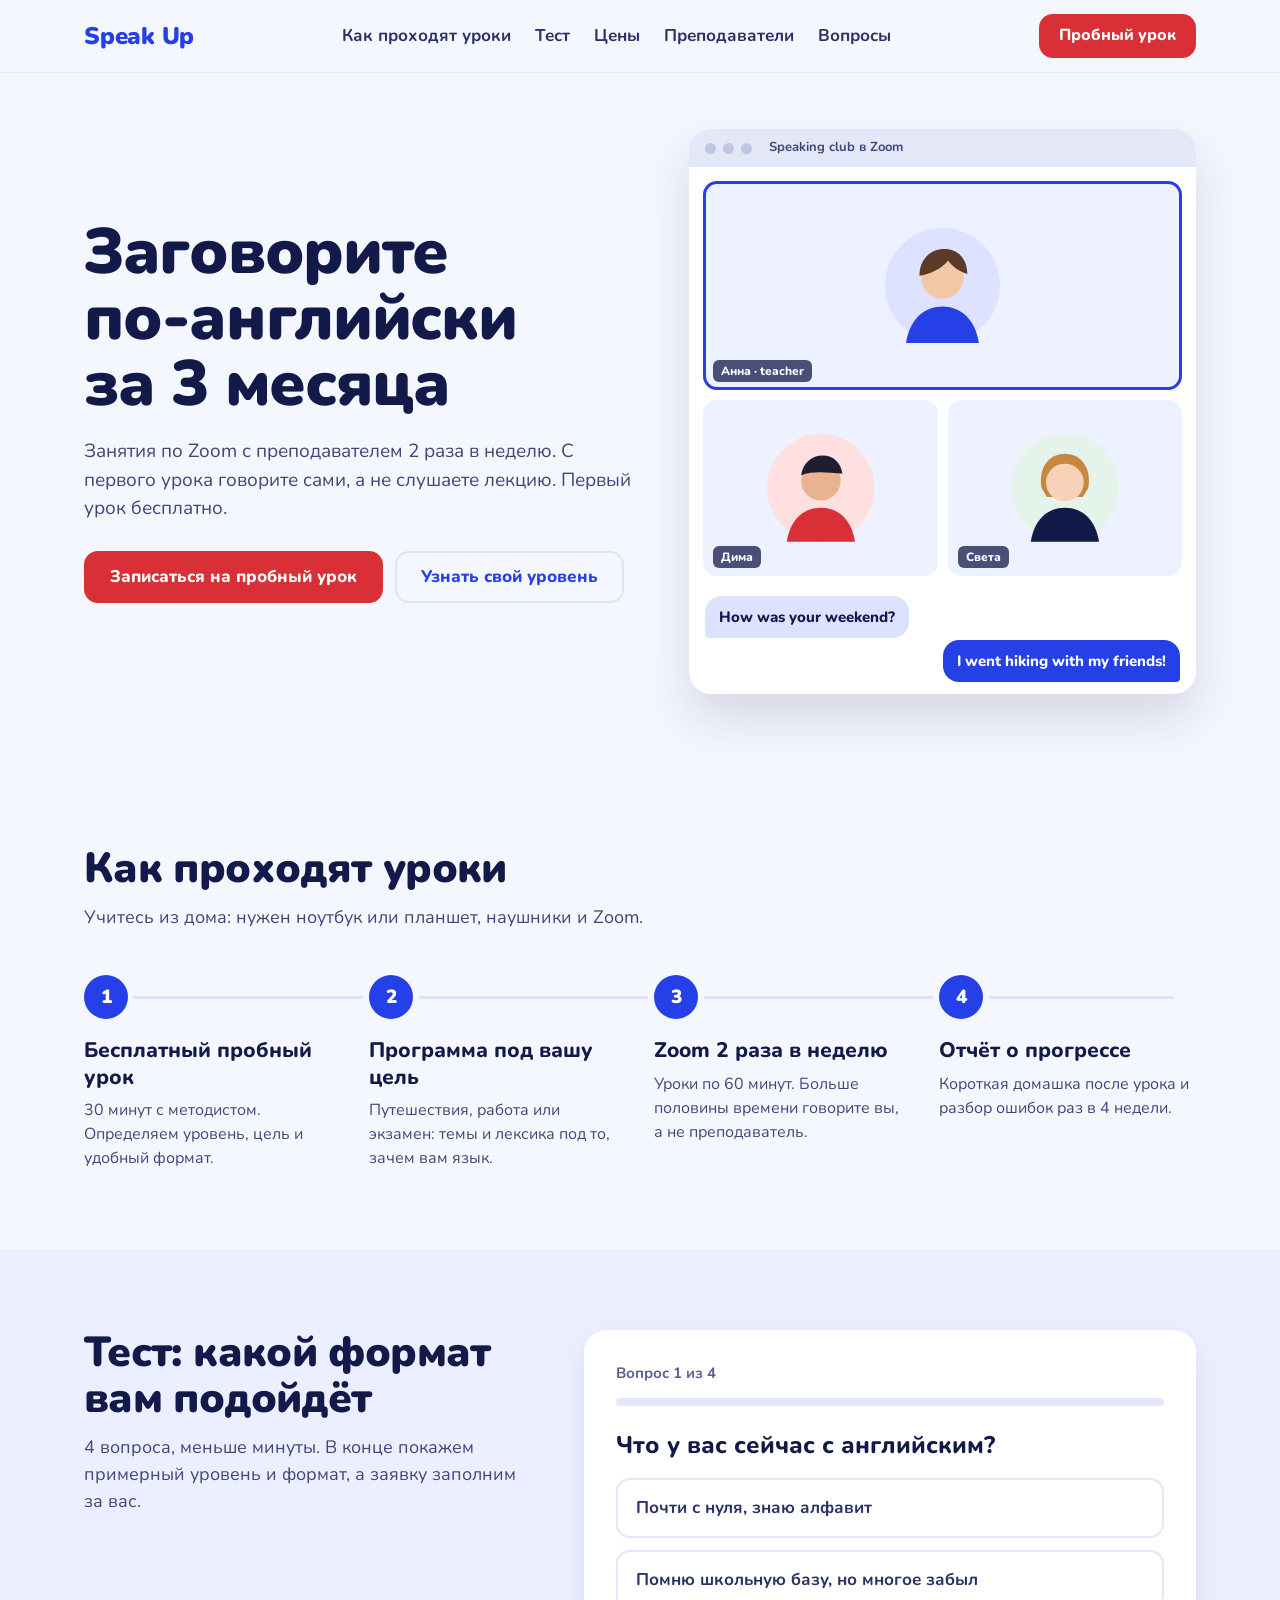
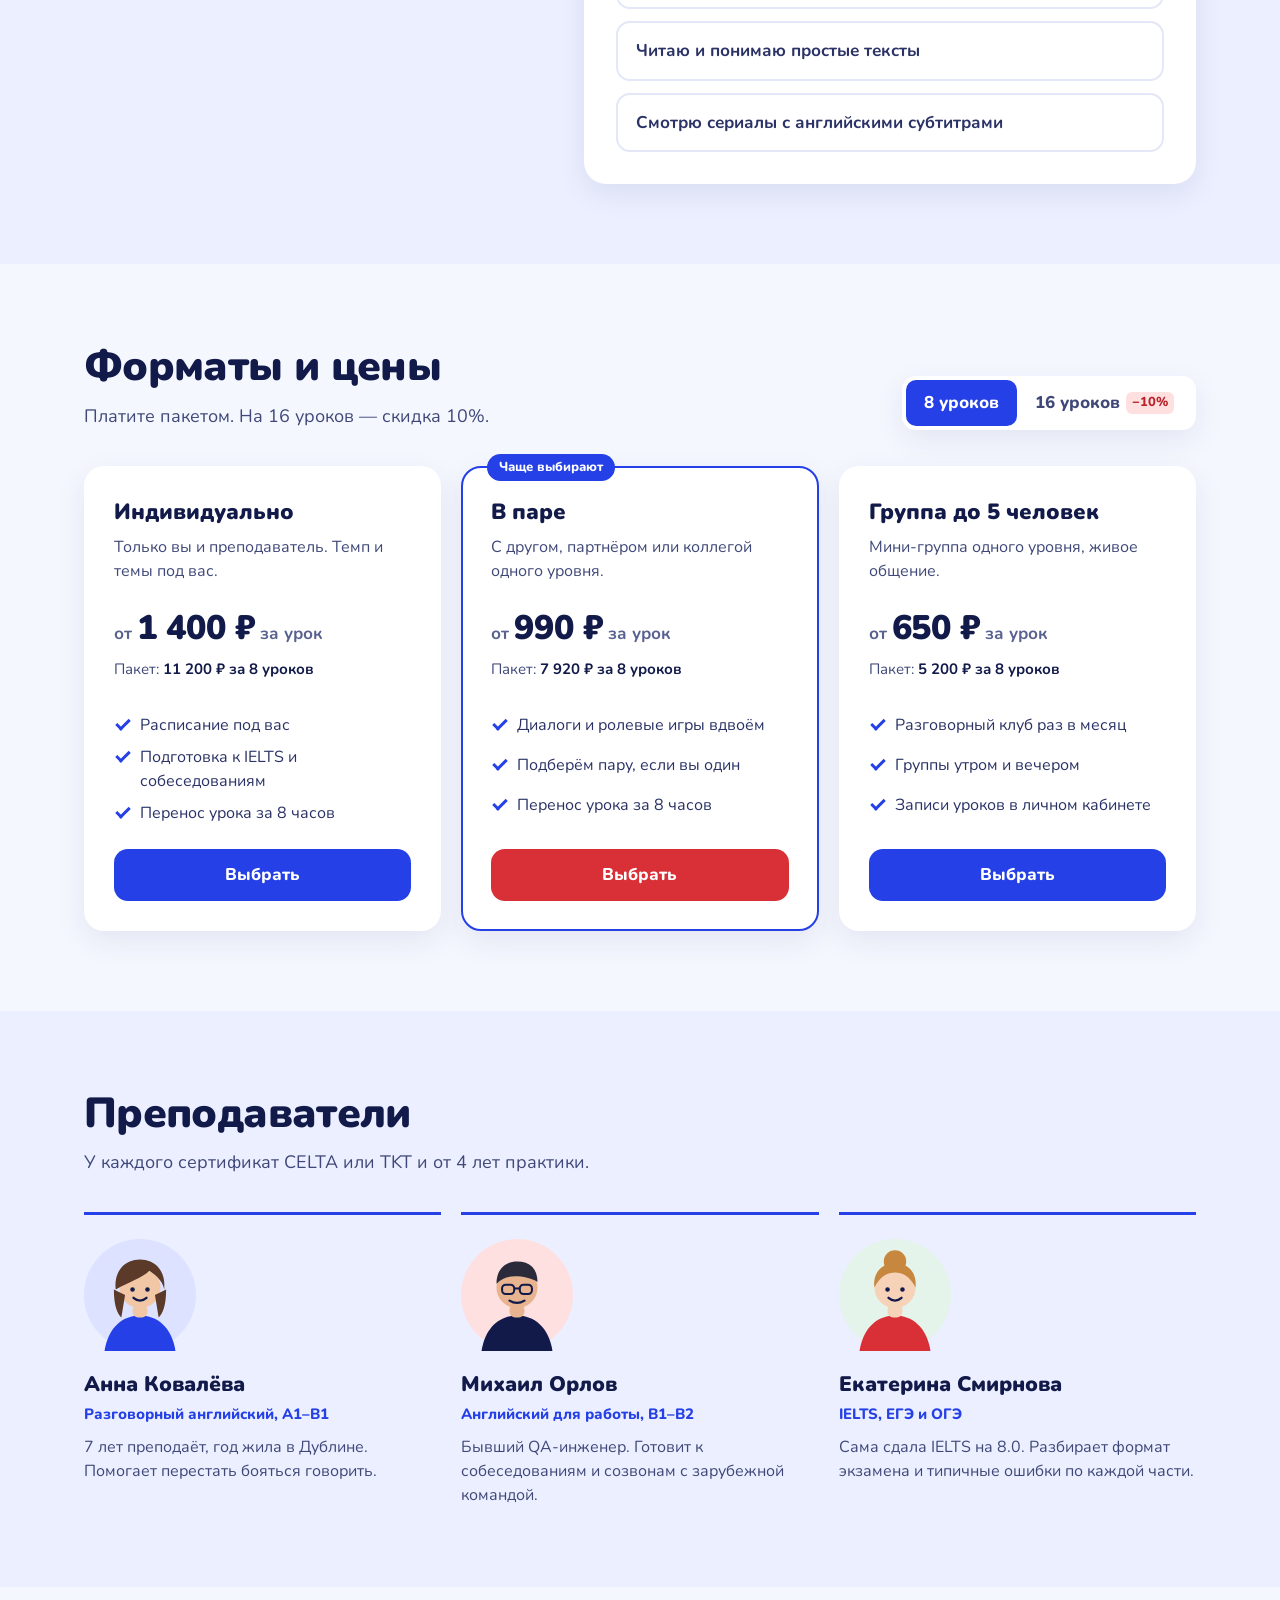
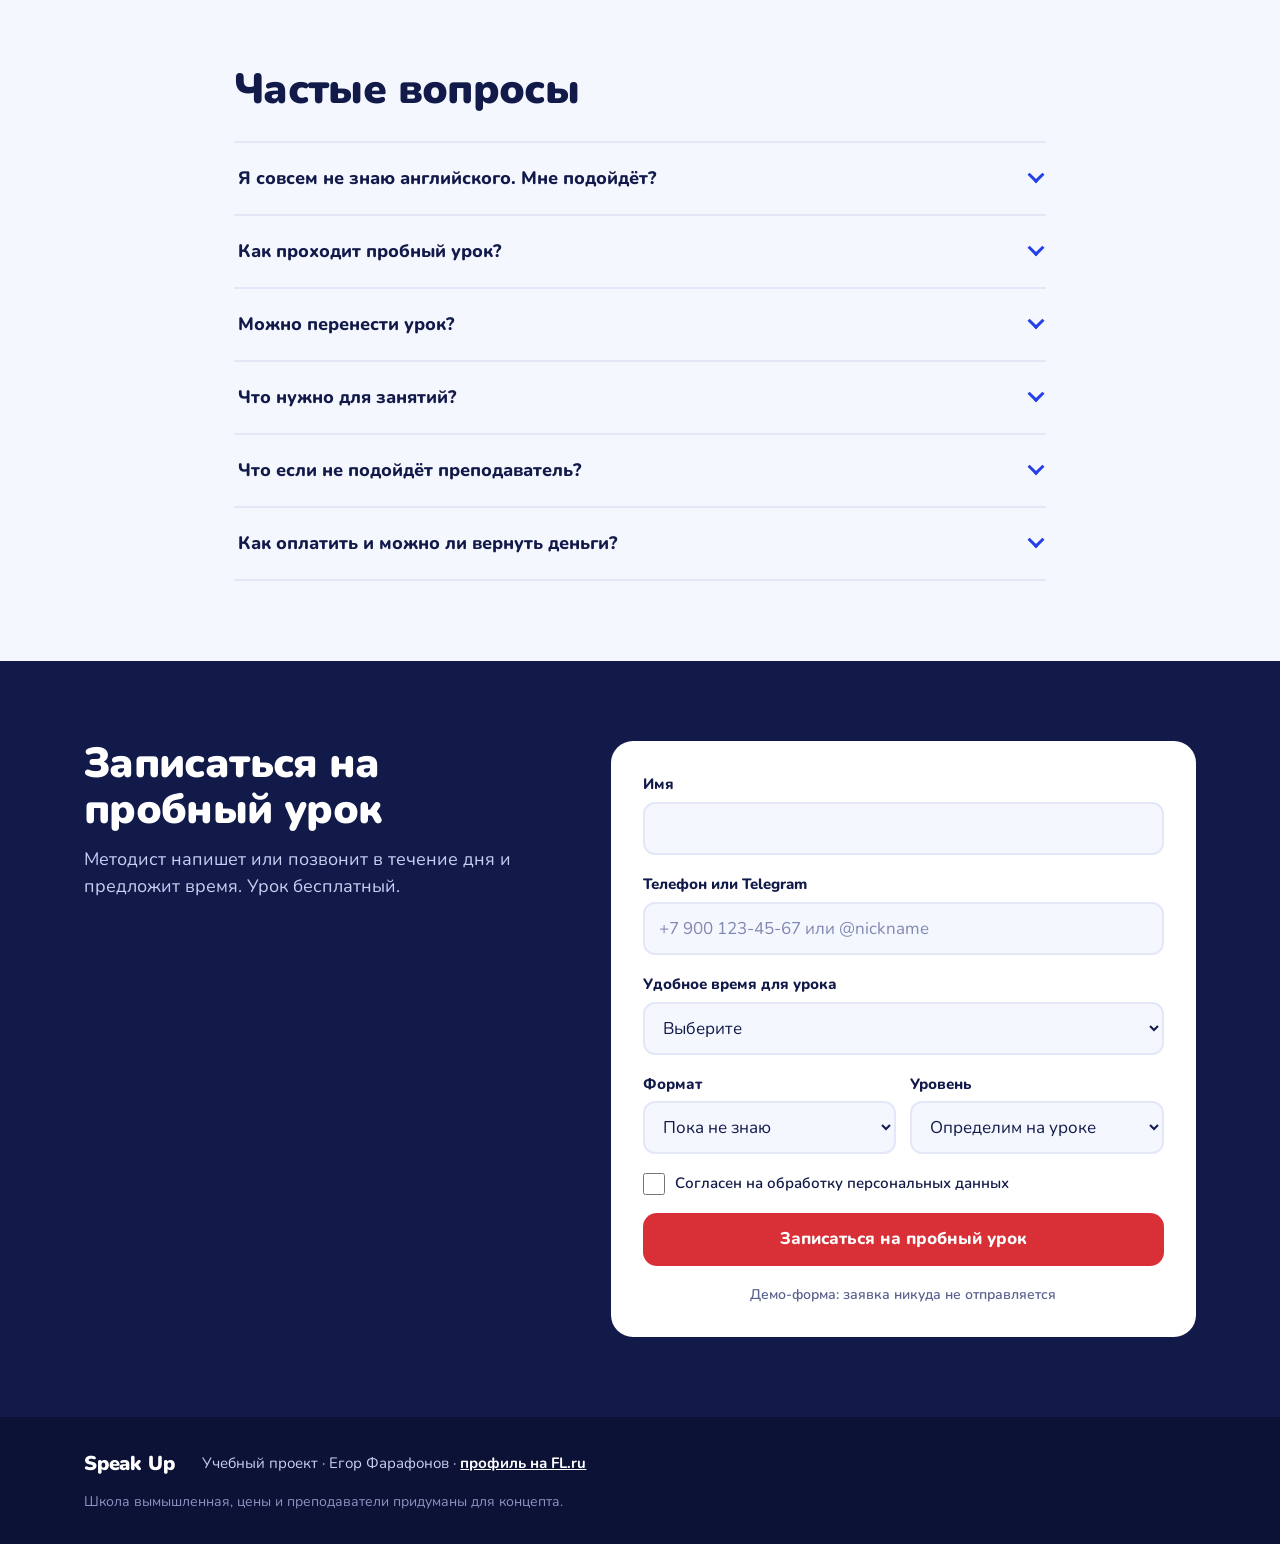
==== index.html @ caa555f1 "Initial commit: study portfolio project Co-Authored-By: Claude Opus 5.5 <noreply@anthropic.com>" ====
<!doctype html>
<html lang="ru">
<head>
  <meta charset="utf-8">
  <meta name="viewport" content="width=device-width, initial-scale=1">
  <title>Speak Up: английский по Zoom</title>
  <meta name="description" content="Английский по Zoom с преподавателем 2 раза в неделю. Индивидуально, в паре или в группе до 5 человек. Тест на уровень и бесплатный пробный урок.">
  <meta name="theme-color" content="#2440E6">
  <meta property="og:type" content="website">
  <meta property="og:locale" content="ru_RU">
  <meta property="og:site_name" content="Speak Up">
  <meta property="og:title" content="Speak Up — заговорите по-английски за 3 месяца">
  <meta property="og:description" content="Занятия по Zoom 2 раза в неделю. Пройдите тест из 4 вопросов и запишитесь на бесплатный пробный урок.">
  <meta property="og:url" content="https://xevorin.github.io/speakup-school/">
  <meta property="og:image" content="https://xevorin.github.io/speakup-school/screenshot.png">
  <meta name="twitter:card" content="summary_large_image">
  <link rel="icon" href="favicon.svg" type="image/svg+xml">
  <link rel="preconnect" href="https://fonts.googleapis.com">
  <link rel="preconnect" href="https://fonts.gstatic.com" crossorigin>
  <link href="https://fonts.googleapis.com/css2?family=Nunito:wght@500;600;700;800;900&display=swap" rel="stylesheet">
  <link rel="stylesheet" href="css/style.css">
</head>
<body>
  <a class="skip" href="#main">Перейти к содержимому</a>

  <header class="header">
    <div class="wrap header__in">
      <a class="logo" href="#top" aria-label="Speak Up, на главную">Speak&nbsp;Up</a>
      <nav class="nav" aria-label="Разделы">
        <a href="#how">Как проходят уроки</a>
        <a href="#quiz">Тест</a>
        <a href="#prices">Цены</a>
        <a href="#teachers">Преподаватели</a>
        <a href="#faq">Вопросы</a>
      </nav>
      <a class="btn btn--red btn--sm" href="#signup">Пробный урок</a>
    </div>
  </header>

  <main id="main">
    <section class="hero" id="top" aria-labelledby="hero-title">
      <div class="wrap hero__in">
        <div class="hero__text">
          <h1 id="hero-title">Заговорите <span class="nowrap">по-английски</span> <span class="nowrap">за&nbsp;3&nbsp;месяца</span></h1>
          <p class="hero__lead">Занятия по Zoom с преподавателем 2 раза в неделю. С первого урока говорите сами, а не слушаете лекцию. Первый урок бесплатно.</p>
          <div class="hero__actions">
            <a class="btn btn--red" href="#signup">Записаться на пробный урок</a>
            <a class="btn btn--ghost" href="#quiz">Узнать свой уровень</a>
          </div>
        </div>

        <div class="call" aria-hidden="true">
          <div class="call__bar"><i></i><i></i><i></i><span>Speaking club в Zoom</span></div>
          <div class="call__grid">
            <div class="tile tile--teacher">
              <svg viewBox="0 0 120 120" class="tile__ava"><circle cx="60" cy="60" r="60" fill="#DCE2FF"/><path d="M22 120c4-26 20-38 38-38s34 12 38 38z" fill="#2440E6"/><circle cx="60" cy="52" r="22" fill="#F2C7A5"/><path d="M36 50c0-18 12-28 26-28 14 0 24 10 24 26-8-2-16-8-20-14-6 8-18 14-30 16z" fill="#5B3A29"/></svg>
              <span class="tile__name">Анна · teacher</span>
            </div>
            <div class="tile">
              <svg viewBox="0 0 120 120" class="tile__ava"><circle cx="60" cy="60" r="60" fill="#FFE0E1"/><path d="M22 120c4-26 20-38 38-38s34 12 38 38z" fill="#D92F36"/><circle cx="60" cy="52" r="22" fill="#E8B48F"/><path d="M38 46c2-14 12-22 24-22s20 8 22 20c-14 0-30-4-46 2z" fill="#1E1E2E"/></svg>
              <span class="tile__name">Дима</span>
            </div>
            <div class="tile">
              <svg viewBox="0 0 120 120" class="tile__ava"><circle cx="60" cy="60" r="60" fill="#E4F4EA"/><path d="M22 120c4-26 20-38 38-38s34 12 38 38z" fill="#121A4A"/><path d="M34 60c-4-22 8-38 26-38s30 16 26 38l-6 10H40z" fill="#C8873F"/><circle cx="60" cy="54" r="21" fill="#F6D2B8"/></svg>
              <span class="tile__name">Света</span>
            </div>
          </div>
          <div class="bubble bubble--in">How was your weekend?</div>
          <div class="bubble bubble--out">I went hiking with my friends!</div>
        </div>
      </div>
    </section>

    <section class="section" id="how" aria-labelledby="how-title">
      <div class="wrap">
        <h2 id="how-title" class="h2">Как проходят уроки</h2>
        <p class="sub">Учитесь из дома: нужен ноутбук или планшет, наушники и Zoom.</p>
        <ol class="steps">
          <li class="step">
            <span class="step__n">1</span>
            <h3>Бесплатный пробный урок</h3>
            <p>30 минут с методистом. Определяем уровень, цель и удобный формат.</p>
          </li>
          <li class="step">
            <span class="step__n">2</span>
            <h3>Программа под вашу цель</h3>
            <p>Путешествия, работа или экзамен: темы и лексика под то, зачем вам язык.</p>
          </li>
          <li class="step">
            <span class="step__n">3</span>
            <h3>Zoom 2 раза в неделю</h3>
            <p>Уроки по 60 минут. Больше половины времени говорите вы, а не преподаватель.</p>
          </li>
          <li class="step">
            <span class="step__n">4</span>
            <h3>Отчёт о прогрессе</h3>
            <p>Короткая домашка после урока и разбор ошибок раз в 4 недели.</p>
          </li>
        </ol>
      </div>
    </section>

    <section class="section section--soft" id="quiz" aria-labelledby="quiz-title">
      <div class="wrap quiz-wrap">
        <div class="quiz-intro">
          <h2 id="quiz-title" class="h2">Тест: какой формат вам подойдёт</h2>
          <p class="sub">4 вопроса, меньше минуты. В конце покажем примерный уровень и формат, а заявку заполним за вас.</p>
        </div>
        <div class="quiz" id="quiz-app">
          <noscript><p>Тест работает с включённым JavaScript. Можно сразу <a href="#signup">записаться на пробный урок</a>.</p></noscript>
        </div>
      </div>
    </section>

    <section class="section" id="prices" aria-labelledby="prices-title">
      <div class="wrap">
        <div class="prices-head">
          <div>
            <h2 id="prices-title" class="h2">Форматы и цены</h2>
            <p class="sub">Платите пакетом. На 16 уроков — скидка 10%.</p>
          </div>
          <fieldset class="toggle">
            <legend class="sr-only">Размер пакета</legend>
            <input type="radio" name="pack" id="pack-8" value="8" checked>
            <label for="pack-8">8 уроков</label>
            <input type="radio" name="pack" id="pack-16" value="16">
            <label for="pack-16">16 уроков <span class="toggle__tag">−10%</span></label>
          </fieldset>
        </div>

        <div class="plans">
          <article class="plan" data-format="individual">
            <h3>Индивидуально</h3>
            <p class="plan__desc">Только вы и преподаватель. Темп и темы под вас.</p>
            <p class="plan__price"><span class="plan__from">от</span> <b data-per>1&nbsp;400&nbsp;₽</b> <span>за урок</span></p>
            <p class="plan__total" aria-live="polite">Пакет: <b data-total>11&nbsp;200&nbsp;₽</b> <span data-saving></span></p>
            <ul class="plan__list">
              <li>Расписание под вас</li>
              <li>Подготовка к IELTS и собеседованиям</li>
              <li>Перенос урока за 8 часов</li>
            </ul>
            <a class="btn btn--blue" href="#signup" data-pick="individual">Выбрать</a>
          </article>

          <article class="plan plan--hit" data-format="pair">
            <span class="plan__badge">Чаще выбирают</span>
            <h3>В паре</h3>
            <p class="plan__desc">С другом, партнёром или коллегой одного уровня.</p>
            <p class="plan__price"><span class="plan__from">от</span> <b data-per>990&nbsp;₽</b> <span>за урок</span></p>
            <p class="plan__total" aria-live="polite">Пакет: <b data-total>7&nbsp;920&nbsp;₽</b> <span data-saving></span></p>
            <ul class="plan__list">
              <li>Диалоги и ролевые игры вдвоём</li>
              <li>Подберём пару, если вы один</li>
              <li>Перенос урока за 8 часов</li>
            </ul>
            <a class="btn btn--red" href="#signup" data-pick="pair">Выбрать</a>
          </article>

          <article class="plan" data-format="group">
            <h3>Группа до 5 человек</h3>
            <p class="plan__desc">Мини-группа одного уровня, живое общение.</p>
            <p class="plan__price"><span class="plan__from">от</span> <b data-per>650&nbsp;₽</b> <span>за урок</span></p>
            <p class="plan__total" aria-live="polite">Пакет: <b data-total>5&nbsp;200&nbsp;₽</b> <span data-saving></span></p>
            <ul class="plan__list">
              <li>Разговорный клуб раз в месяц</li>
              <li>Группы утром и вечером</li>
              <li>Записи уроков в личном кабинете</li>
            </ul>
            <a class="btn btn--blue" href="#signup" data-pick="group">Выбрать</a>
          </article>
        </div>
      </div>
    </section>

    <section class="section section--soft" id="teachers" aria-labelledby="teachers-title">
      <div class="wrap">
        <h2 id="teachers-title" class="h2">Преподаватели</h2>
        <p class="sub">У каждого сертификат CELTA или TKT и от 4 лет практики.</p>
        <div class="teachers">
          <article class="teacher">
            <svg class="teacher__ava" viewBox="0 0 120 120" role="img" aria-label="Иллюстрация: Анна Ковалёва">
              <circle cx="60" cy="60" r="60" fill="#DCE2FF"/>
              <path d="M22 120c4-26 20-38 38-38s34 12 38 38z" fill="#2440E6"/>
              <rect x="52" y="70" width="16" height="14" rx="6" fill="#F2C7A5"/>
              <circle cx="60" cy="52" r="22" fill="#F2C7A5"/>
              <path d="M34 54c-2-20 10-32 26-32s28 12 26 32c-2-10-10-16-16-20-8 8-22 12-36 20z" fill="#5B3A29"/>
              <path d="M32 54c0 18 4 26 8 30l4-24zM88 54c0 18-4 26-8 30l-4-24z" fill="#5B3A29"/>
              <circle cx="52" cy="54" r="2.4" fill="#121A4A"/><circle cx="68" cy="54" r="2.4" fill="#121A4A"/>
              <path d="M53 63q7 6 14 0" stroke="#121A4A" stroke-width="2.4" fill="none" stroke-linecap="round"/>
            </svg>
            <h3>Анна Ковалёва</h3>
            <p class="teacher__role">Разговорный английский, A1–B1</p>
            <p>7 лет преподаёт, год жила в Дублине. Помогает перестать бояться говорить.</p>
          </article>
          <article class="teacher">
            <svg class="teacher__ava" viewBox="0 0 120 120" role="img" aria-label="Иллюстрация: Михаил Орлов">
              <circle cx="60" cy="60" r="60" fill="#FFE0E1"/>
              <path d="M22 120c4-26 20-38 38-38s34 12 38 38z" fill="#121A4A"/>
              <rect x="52" y="70" width="16" height="14" rx="6" fill="#E8B48F"/>
              <circle cx="60" cy="52" r="22" fill="#E8B48F"/>
              <path d="M38 48c0-16 10-24 22-24 14 0 22 8 22 22-6-4-16-6-24-6s-14 2-20 8z" fill="#2A2A3A"/>
              <rect x="44" y="49" width="13" height="10" rx="4" fill="none" stroke="#121A4A" stroke-width="2.2"/>
              <rect x="63" y="49" width="13" height="10" rx="4" fill="none" stroke="#121A4A" stroke-width="2.2"/>
              <path d="M57 53h6" stroke="#121A4A" stroke-width="2.2"/>
              <path d="M52 66q8 5 16 0" stroke="#121A4A" stroke-width="2.4" fill="none" stroke-linecap="round"/>
            </svg>
            <h3>Михаил Орлов</h3>
            <p class="teacher__role">Английский для работы, B1–B2</p>
            <p>Бывший QA-инженер. Готовит к собеседованиям и созвонам с зарубежной командой.</p>
          </article>
          <article class="teacher">
            <svg class="teacher__ava" viewBox="0 0 120 120" role="img" aria-label="Иллюстрация: Екатерина Смирнова">
              <circle cx="60" cy="60" r="60" fill="#E4F4EA"/>
              <path d="M22 120c4-26 20-38 38-38s34 12 38 38z" fill="#D92F36"/>
              <circle cx="60" cy="24" r="12" fill="#C8873F"/>
              <rect x="52" y="70" width="16" height="14" rx="6" fill="#F6D2B8"/>
              <circle cx="60" cy="52" r="22" fill="#F6D2B8"/>
              <path d="M38 52c-2-16 8-26 22-26s24 10 22 26c-6-12-14-16-22-16s-16 4-22 16z" fill="#C8873F"/>
              <circle cx="52" cy="54" r="2.4" fill="#121A4A"/><circle cx="68" cy="54" r="2.4" fill="#121A4A"/>
              <path d="M53 63q7 6 14 0" stroke="#121A4A" stroke-width="2.4" fill="none" stroke-linecap="round"/>
            </svg>
            <h3>Екатерина Смирнова</h3>
            <p class="teacher__role">IELTS, ЕГЭ и ОГЭ</p>
            <p>Сама сдала IELTS на 8.0. Разбирает формат экзамена и типичные ошибки по каждой части.</p>
          </article>
        </div>
      </div>
    </section>

    <section class="section" id="faq" aria-labelledby="faq-title">
      <div class="wrap faq-wrap">
        <h2 id="faq-title" class="h2">Частые вопросы</h2>
        <div class="faq">
          <div class="faq__item">
            <h3 class="faq__q"><button type="button" aria-expanded="false" aria-controls="faq-1" id="faq-1-btn">Я совсем не знаю английского. Мне подойдёт?</button></h3>
            <div class="faq__a" id="faq-1" role="region" aria-labelledby="faq-1-btn" hidden><p>Да. Для уровня A1 есть отдельная программа: начинаем с простых фраз о себе и бытовых ситуаций. Грамматику объясняем на русском, пока это нужно.</p></div>
          </div>
          <div class="faq__item">
            <h3 class="faq__q"><button type="button" aria-expanded="false" aria-controls="faq-2" id="faq-2-btn">Как проходит пробный урок?</button></h3>
            <div class="faq__a" id="faq-2" role="region" aria-labelledby="faq-2-btn" hidden><p>30 минут в Zoom с методистом. Немного поговорим, вы выполните пару заданий, а мы подскажем уровень и формат. Урок бесплатный и ни к чему не обязывает.</p></div>
          </div>
          <div class="faq__item">
            <h3 class="faq__q"><button type="button" aria-expanded="false" aria-controls="faq-3" id="faq-3-btn">Можно перенести урок?</button></h3>
            <div class="faq__a" id="faq-3" role="region" aria-labelledby="faq-3-btn" hidden><p>Индивидуальный и парный урок переносится бесплатно, если предупредить за 8 часов. Групповой урок не переносится, но вы получите запись и домашнее задание.</p></div>
          </div>
          <div class="faq__item">
            <h3 class="faq__q"><button type="button" aria-expanded="false" aria-controls="faq-4" id="faq-4-btn">Что нужно для занятий?</button></h3>
            <div class="faq__a" id="faq-4" role="region" aria-labelledby="faq-4-btn" hidden><p>Ноутбук, планшет или телефон с Zoom, наушники с микрофоном и стабильный интернет. Учебники не нужны, все материалы присылаем в личный кабинет.</p></div>
          </div>
          <div class="faq__item">
            <h3 class="faq__q"><button type="button" aria-expanded="false" aria-controls="faq-5" id="faq-5-btn">Что если не подойдёт преподаватель?</button></h3>
            <div class="faq__a" id="faq-5" role="region" aria-labelledby="faq-5-btn" hidden><p>Напишите куратору, и мы подберём другого преподавателя к следующему уроку. Замена бесплатная, оставшиеся уроки пакета сохранятся.</p></div>
          </div>
          <div class="faq__item">
            <h3 class="faq__q"><button type="button" aria-expanded="false" aria-controls="faq-6" id="faq-6-btn">Как оплатить и можно ли вернуть деньги?</button></h3>
            <div class="faq__a" id="faq-6" role="region" aria-labelledby="faq-6-btn" hidden><p>Оплата картой за пакет из 8 или 16 уроков. Если решите остановиться, вернём деньги за уроки, которые ещё не прошли.</p></div>
          </div>
        </div>
      </div>
    </section>

    <section class="section section--ink" id="signup" aria-labelledby="signup-title">
      <div class="wrap signup">
        <div class="signup__text">
          <h2 id="signup-title" class="h2">Записаться на пробный урок</h2>
          <p class="sub">Методист напишет или позвонит в течение дня и предложит время. Урок бесплатный.</p>
          <p class="signup__rec" id="signup-rec" hidden></p>
        </div>

        <div class="form-box">
          <form class="form" id="lead-form" novalidate>
            <div class="field">
              <label for="f-name">Имя</label>
              <input id="f-name" name="name" type="text" autocomplete="given-name" aria-describedby="f-name-err" required>
              <p class="field__err" id="f-name-err"></p>
            </div>
            <div class="field">
              <label for="f-contact">Телефон или Telegram</label>
              <input id="f-contact" name="contact" type="text" inputmode="text" autocomplete="tel" placeholder="+7 900 123-45-67 или @nickname" aria-describedby="f-contact-err" required>
              <p class="field__err" id="f-contact-err"></p>
            </div>
            <div class="field">
              <label for="f-time">Удобное время для урока</label>
              <select id="f-time" name="time" aria-describedby="f-time-err" required>
                <option value="">Выберите</option>
                <option>Утро, 8:00–12:00</option>
                <option>День, 12:00–18:00</option>
                <option>Вечер, 18:00–22:00</option>
                <option>Выходные</option>
              </select>
              <p class="field__err" id="f-time-err"></p>
            </div>
            <div class="field-row">
              <div class="field">
                <label for="f-format">Формат</label>
                <select id="f-format" name="format">
                  <option value="">Пока не знаю</option>
                  <option value="individual">Индивидуально</option>
                  <option value="pair">В паре</option>
                  <option value="group">Группа до 5 человек</option>
                </select>
              </div>
              <div class="field">
                <label for="f-level">Уровень</label>
                <select id="f-level" name="level">
                  <option value="">Определим на уроке</option>
                  <option value="A1">A1</option>
                  <option value="A2">A2</option>
                  <option value="B1">B1</option>
                  <option value="B2">B2</option>
                </select>
              </div>
            </div>
            <div class="field field--check">
              <input id="f-consent" name="consent" type="checkbox" aria-describedby="f-consent-err">
              <label for="f-consent">Согласен на обработку персональных данных</label>
              <p class="field__err" id="f-consent-err"></p>
            </div>
            <button class="btn btn--red btn--full" type="submit">Записаться на пробный урок</button>
            <p class="form__demo">Демо-форма: заявка никуда не отправляется</p>
          </form>

          <div class="success" id="lead-success" tabindex="-1" hidden>
            <svg viewBox="0 0 64 64" width="64" height="64" aria-hidden="true"><circle cx="32" cy="32" r="32" fill="#DCE2FF"/><path d="M19 33l9 9 17-19" stroke="#2440E6" stroke-width="6" fill="none" stroke-linecap="round" stroke-linejoin="round"/></svg>
            <h3>Заявка принята</h3>
            <p id="lead-success-text">Методист свяжется с вами в течение дня.</p>
            <p class="form__demo">Демо-форма: заявка никуда не отправляется</p>
            <button class="btn btn--ghost" type="button" id="lead-again">Заполнить ещё раз</button>
          </div>
        </div>
      </div>
    </section>
  </main>

  <footer class="footer">
    <div class="wrap footer__in">
      <span class="logo logo--sm">Speak&nbsp;Up</span>
      <p>Учебный проект · Егор Фарафонов · <a href="https://www.fl.ru/users/farafonovegor07/">профиль на FL.ru</a></p>
      <p class="footer__note">Школа вымышленная, цены и преподаватели придуманы для концепта.</p>
    </div>
  </footer>

  <script src="js/quiz.js"></script>
  <script src="js/pricing.js"></script>
  <script src="js/main.js"></script>
</body>
</html>
---- css/style.css ----
:root {
  --bg: #F5F7FF;
  --ink: #121A4A;
  --ink-2: #3F4878;
  --muted: #59618F;
  --blue: #2440E6;
  --blue-d: #1A31C2;
  --red: #D92F36;
  --red-d: #B8232A;
  --soft: #DCE2FF;
  --line: #E3E7F7;
  --white: #fff;
  --radius: 20px;
  --shadow: 0 10px 30px rgba(18, 26, 74, .08);
  --focus: 0 0 0 3px var(--bg), 0 0 0 6px var(--blue);
}

*, *::before, *::after { box-sizing: border-box; }
* { margin: 0; }
html { scroll-behavior: smooth; scroll-padding-top: 84px; -webkit-text-size-adjust: 100%; }
body {
  background: var(--bg);
  color: var(--ink);
  font-family: Nunito, system-ui, -apple-system, "Segoe UI", sans-serif;
  font-size: 17px;
  line-height: 1.5;
  overflow-x: hidden;
}
img, svg { display: block; max-width: 100%; }
a { color: var(--blue); }
button, input, select { font: inherit; color: inherit; }
ul, ol { padding: 0; list-style: none; }

:focus-visible { outline: 3px solid var(--blue); outline-offset: 3px; border-radius: 6px; }
.section--ink :focus-visible, .btn--red:focus-visible { outline-color: #FFD25E; }

.sr-only {
  position: absolute; width: 1px; height: 1px; padding: 0; margin: -1px;
  overflow: hidden; clip: rect(0 0 0 0); white-space: nowrap; border: 0;
}
.skip {
  position: absolute; left: 16px; top: -60px; z-index: 100;
  background: var(--ink); color: #fff; padding: 10px 16px; border-radius: 10px; font-weight: 800;
}
.skip:focus { top: 12px; }

.wrap { width: 100%; max-width: 1160px; margin: 0 auto; padding: 0 24px; }

/* Buttons */
.btn {
  display: inline-flex; align-items: center; justify-content: center; gap: 8px;
  min-height: 52px; padding: 14px 24px; border-radius: 14px; border: 2px solid transparent;
  font-weight: 800; font-size: 17px; line-height: 1.2; text-decoration: none; text-align: center;
  cursor: pointer; transition: background-color .2s, border-color .2s, transform .2s;
}
.btn:active { transform: translateY(1px); }
.btn--red { background: var(--red); color: #fff; }
.btn--red:hover { background: var(--red-d); }
.btn--blue { background: var(--blue); color: #fff; }
.btn--blue:hover { background: var(--blue-d); }
.btn--ghost { background: transparent; color: var(--blue); border-color: var(--soft); }
.btn--ghost:hover { border-color: var(--blue); }
.btn--sm { min-height: 44px; padding: 10px 18px; font-size: 16px; }
.btn--full { width: 100%; }

/* Header */
.header {
  position: sticky; top: 0; z-index: 50;
  background: rgba(245, 247, 255, .92);
  backdrop-filter: saturate(1.4) blur(10px);
  border-bottom: 1px solid var(--line);
}
.header__in { display: flex; align-items: center; justify-content: space-between; gap: 24px; min-height: 72px; }
.logo { font-weight: 900; font-size: 24px; color: var(--blue); text-decoration: none; letter-spacing: -.01em; }
.logo--sm { font-size: 20px; }
.nav { display: flex; gap: 24px; }
.nav a { color: #2A3266; font-weight: 700; text-decoration: none; padding: 6px 0; }
.nav a:hover { color: var(--blue); }

/* Hero */
.hero { padding: 56px 0 72px; }
.hero__in { display: grid; grid-template-columns: 1.1fr 1fr; gap: 48px; align-items: center; }
h1 { font-weight: 900; font-size: clamp(38px, 6vw, 64px); line-height: 1.03; letter-spacing: -.02em; }
.hero__lead { margin-top: 20px; font-size: 19px; color: var(--ink-2); max-width: 34em; }
.hero__actions { margin-top: 28px; display: flex; flex-wrap: wrap; gap: 12px; }

.call { background: var(--white); border-radius: 22px; box-shadow: 0 24px 50px rgba(18, 26, 74, .14); overflow: hidden; position: relative; padding-bottom: 104px; }
.call__bar { height: 38px; background: var(--line); display: flex; align-items: center; gap: 7px; padding: 0 16px; }
.call__bar i { width: 11px; height: 11px; border-radius: 50%; background: #BFC6E3; }
.call__bar span { margin-left: 10px; font-size: 13px; color: var(--ink-2); font-weight: 700; }
.call__grid { display: grid; grid-template-columns: 1fr 1fr; gap: 10px; padding: 14px; }
.tile { background: #EEF1FF; border-radius: 14px; aspect-ratio: 4 / 3; display: grid; place-items: center; position: relative; }
.tile--teacher { grid-column: span 2; aspect-ratio: 16 / 7; outline: 3px solid var(--blue); outline-offset: -3px; }
.tile__ava { width: 46%; max-width: 120px; }
.tile--teacher .tile__ava { width: 24%; }
.tile__name { position: absolute; left: 10px; bottom: 8px; font-size: 12px; font-weight: 800; background: rgba(18, 26, 74, .75); color: #fff; padding: 2px 8px; border-radius: 6px; }
.bubble { position: absolute; font-weight: 800; font-size: 15px; padding: 10px 14px; border-radius: 16px; max-width: 70%; }
.bubble--in { left: 16px; bottom: 56px; background: var(--soft); color: var(--ink); border-bottom-left-radius: 4px; }
.bubble--out { right: 16px; bottom: 12px; background: var(--blue); color: #fff; border-bottom-right-radius: 4px; }

/* Sections */
.section { padding: 80px 0; }
.section--soft { background: #EBEFFF; }
.section--ink { background: var(--ink); color: #fff; }
.h2 { font-weight: 900; font-size: clamp(30px, 4vw, 42px); line-height: 1.1; letter-spacing: -.015em; }
.sub { margin-top: 12px; color: var(--ink-2); font-size: 18px; max-width: 40em; }
.section--ink .sub { color: #C9CFF2; }

.steps { margin-top: 44px; display: grid; grid-template-columns: repeat(4, 1fr); gap: 28px; position: relative; }
.steps::before { content: ""; position: absolute; left: 22px; right: 22px; top: 21px; height: 3px; background: var(--soft); }
.step { position: relative; }
.step__n { position: relative; display: grid; place-items: center; width: 44px; height: 44px; border-radius: 50%; background: var(--blue); color: #fff; font-weight: 900; font-size: 19px; box-shadow: 0 0 0 6px var(--bg); }
.step h3 { margin-top: 18px; font-size: 21px; font-weight: 800; line-height: 1.25; }
.step p { margin-top: 8px; color: var(--ink-2); font-size: 16px; max-width: 26ch; }

/* Quiz */
.quiz-wrap { display: grid; grid-template-columns: .85fr 1.15fr; gap: 48px; align-items: start; }
.quiz { background: var(--white); border-radius: 22px; padding: 32px; box-shadow: var(--shadow); min-height: 420px; }
.quiz__meta { display: flex; justify-content: space-between; align-items: center; gap: 12px; color: var(--muted); font-weight: 700; font-size: 15px; }
.quiz__back { background: none; border: 0; color: var(--blue); font-weight: 800; cursor: pointer; padding: 6px 2px; }
.quiz__back[hidden] { display: none; }
.prog { margin-top: 14px; height: 8px; border-radius: 4px; background: var(--line); overflow: hidden; }
.prog i { display: block; height: 100%; border-radius: 4px; background: var(--blue); transition: width .3s ease; }
.quiz__q { margin-top: 24px; font-size: 24px; font-weight: 800; line-height: 1.25; }
.quiz__q:focus { outline: none; }
.quiz__q:focus-visible { outline: 3px solid var(--blue); }
.quiz__opts { margin-top: 18px; display: grid; gap: 12px; }
.opt {
  width: 100%; text-align: left; padding: 15px 18px; border-radius: 14px; border: 2px solid var(--line);
  background: var(--white); color: #2A3266; font-weight: 700; font-size: 17px; cursor: pointer;
  transition: border-color .2s, background-color .2s;
}
.opt:hover { border-color: #AEB9F5; }
.opt[aria-pressed="true"] { border-color: var(--blue); background: #EEF1FF; }

.result__label { color: var(--muted); font-weight: 700; font-size: 15px; }
.result h3 { margin-top: 8px; font-size: 26px; font-weight: 900; line-height: 1.2; }
.result h3:focus { outline: none; }
.result__cards { margin-top: 20px; display: grid; grid-template-columns: 1fr 1fr; gap: 12px; }
.result__card { background: #EEF1FF; border-radius: 14px; padding: 14px 16px; }
.result__card small { display: block; color: var(--muted); font-weight: 700; font-size: 14px; }
.result__card b { font-size: 20px; font-weight: 900; }
.result__why { margin-top: 16px; color: var(--ink-2); }
.result__actions { margin-top: 24px; display: flex; flex-wrap: wrap; gap: 12px; }
.result__note { margin-top: 14px; color: var(--muted); font-size: 14px; }

/* Pricing */
.prices-head { display: flex; justify-content: space-between; align-items: flex-end; gap: 24px; flex-wrap: wrap; }
.toggle { border: 0; padding: 4px; background: var(--white); border-radius: 14px; display: inline-flex; box-shadow: var(--shadow); }
.toggle input { position: absolute; opacity: 0; width: 1px; height: 1px; }
.toggle label { padding: 10px 18px; border-radius: 10px; font-weight: 800; cursor: pointer; color: var(--ink-2); display: inline-flex; align-items: center; gap: 6px; transition: background-color .2s, color .2s; }
.toggle input:checked + label { background: var(--blue); color: #fff; }
.toggle input:focus-visible + label { outline: 3px solid var(--blue); outline-offset: 2px; }
.toggle__tag { font-size: 13px; background: #FFE0E1; color: var(--red-d); padding: 1px 6px; border-radius: 6px; }
.toggle input:checked + label .toggle__tag { background: rgba(255, 255, 255, .2); color: #fff; }

.plans { margin-top: 36px; display: grid; grid-template-columns: repeat(3, 1fr); gap: 20px; }
.plan { background: var(--white); border-radius: var(--radius); padding: 28px; box-shadow: var(--shadow); display: flex; flex-direction: column; position: relative; border: 2px solid transparent; }
.plan--hit { border-color: var(--blue); }
.plan__badge { position: absolute; top: -14px; left: 24px; background: var(--blue); color: #fff; font-weight: 800; font-size: 13px; padding: 4px 12px; border-radius: 999px; }
.plan h3 { font-size: 22px; font-weight: 900; }
.plan__desc { margin-top: 6px; color: var(--ink-2); font-size: 16px; }
.plan__price { margin-top: 20px; color: var(--muted); font-weight: 700; }
.plan__price b { font-size: 34px; font-weight: 900; color: var(--ink); letter-spacing: -.01em; }
.plan__total { margin-top: 4px; color: var(--ink-2); font-size: 15px; min-height: 2.6em; }
.plan__total b { color: var(--ink); }
.plan__total [data-saving] { display: block; color: #157A3E; font-weight: 800; }
.plan__list { margin: 16px 0 24px; display: grid; gap: 8px; flex: 1; }
.plan__list li { padding-left: 26px; position: relative; color: #2A3266; font-size: 16px; }
.plan__list li::before { content: ""; position: absolute; left: 2px; top: 6px; width: 14px; height: 8px; border-left: 3px solid var(--blue); border-bottom: 3px solid var(--blue); transform: rotate(-45deg); }

/* Teachers */
.teachers { margin-top: 36px; display: grid; grid-template-columns: repeat(3, 1fr); gap: 20px; }
.teacher { border-top: 3px solid var(--blue); padding-top: 24px; }
.teacher__ava { width: 112px; height: 112px; }
.teacher h3 { margin-top: 18px; font-size: 21px; font-weight: 900; }
.teacher__role { margin-top: 2px; color: var(--blue); font-weight: 800; font-size: 15px; }
.teacher p:last-child { margin-top: 10px; color: var(--ink-2); font-size: 16px; }

/* FAQ */
.faq-wrap { max-width: 860px; }
.faq { margin-top: 28px; border-top: 2px solid var(--line); }
.faq__item { border-bottom: 2px solid var(--line); }
.faq__q { font-size: 18px; font-weight: 800; }
.faq__q button {
  width: 100%; display: flex; justify-content: space-between; align-items: center; gap: 16px;
  text-align: left; padding: 22px 4px; background: none; border: 0; font-weight: 800; cursor: pointer; border-radius: 8px;
}
.faq__q button::after {
  content: ""; flex: none; width: 12px; height: 12px; border-right: 3px solid var(--blue); border-bottom: 3px solid var(--blue);
  transform: rotate(45deg) translate(-3px, -3px); transition: transform .25s;
}
.faq__q button[aria-expanded="true"]::after { transform: rotate(225deg) translate(-3px, -3px); }
.faq__a { padding: 0 44px 22px 4px; color: var(--ink-2); max-width: 68ch; }
.faq__q button:hover { color: var(--blue); }

/* Signup */
.signup { display: grid; grid-template-columns: .9fr 1.1fr; gap: 48px; align-items: start; }
.signup__rec { margin-top: 20px; background: rgba(220, 226, 255, .12); border: 1px solid rgba(220, 226, 255, .3); border-radius: 14px; padding: 14px 16px; font-weight: 700; }
.form-box { background: var(--white); color: var(--ink); border-radius: 22px; padding: 32px; }
.form { display: grid; gap: 18px; }
.field { display: grid; gap: 6px; }
.field label { font-weight: 800; font-size: 15px; }
.field input[type="text"], .field select {
  width: 100%; min-height: 52px; padding: 12px 14px; border: 2px solid var(--line); border-radius: 12px; background: var(--bg);
  font-size: 17px; transition: border-color .2s;
}
.field input::placeholder { color: #8088B0; }
.field input:focus-visible, .field select:focus-visible { outline: none; border-color: var(--blue); box-shadow: 0 0 0 3px var(--soft); }
.field [aria-invalid="true"] { border-color: var(--red); }
.field__err { color: var(--red-d); font-size: 14px; font-weight: 700; min-height: 0; }
.field__err:empty { display: none; }
.field-row { display: grid; grid-template-columns: 1fr 1fr; gap: 14px; }
.field--check { grid-template-columns: auto 1fr; align-items: start; column-gap: 10px; }
.field--check input { width: 22px; height: 22px; margin-top: 1px; accent-color: var(--blue); }
.field--check label { font-weight: 600; font-size: 15px; }
.field--check .field__err { grid-column: 1 / -1; }
.form__demo { color: var(--muted); font-size: 14px; text-align: center; font-weight: 600; }
.success { text-align: center; display: grid; justify-items: center; gap: 12px; padding: 24px 0; }
.success:focus { outline: none; }
.success[hidden] { display: none; }
.success h3 { font-size: 26px; font-weight: 900; }
.success p { color: var(--ink-2); }

/* Footer */
.footer { background: #0C1236; color: #C9CFF2; padding: 32px 0; font-size: 15px; }
.footer__in { display: flex; flex-wrap: wrap; align-items: center; gap: 12px 28px; }
.footer a { color: #fff; font-weight: 700; }
.footer .logo { color: #fff; }
.footer__note { width: 100%; color: #8C94C4; font-size: 14px; }

/* Responsive */
@media (max-width: 1020px) {
  .nav { display: none; }
  .steps { grid-template-columns: repeat(2, 1fr); row-gap: 36px; }
  .steps::before { display: none; }
  .quiz-wrap, .signup { grid-template-columns: 1fr; gap: 28px; }
}
@media (max-width: 860px) {
  .hero { padding: 36px 0 56px; }
  .hero__in { grid-template-columns: 1fr; gap: 36px; }
  .plans, .teachers { grid-template-columns: 1fr; max-width: 520px; }
  .plans { gap: 28px; }
}
@media (max-width: 560px) {
  body { font-size: 16px; }
  .wrap { padding: 0 16px; }
  .header__in { min-height: 64px; gap: 12px; }
  .logo { font-size: 21px; }
  .btn--sm { padding: 8px 14px; font-size: 15px; }
  .section { padding: 56px 0; }
  .hero__lead, .sub { font-size: 17px; }
  .hero__actions .btn { width: 100%; }
  .steps { grid-template-columns: 1fr; }
  .quiz, .form-box { padding: 22px 18px; }
  .quiz { min-height: 0; }
  .quiz__q { font-size: 21px; }
  .result__cards, .field-row { grid-template-columns: 1fr; }
  .result__actions .btn { width: 100%; }
  .plan { padding: 24px 20px; }
  .toggle { width: 100%; }
  .toggle label { flex: 1; justify-content: center; padding: 10px 8px; }
  .bubble { font-size: 13px; }
}

@media (prefers-reduced-motion: reduce) {
  html { scroll-behavior: auto; }
  *, *::before, *::after { transition-duration: .01ms !important; animation-duration: .01ms !important; animation-iteration-count: 1 !important; }
}
.nowrap { white-space: nowrap; }
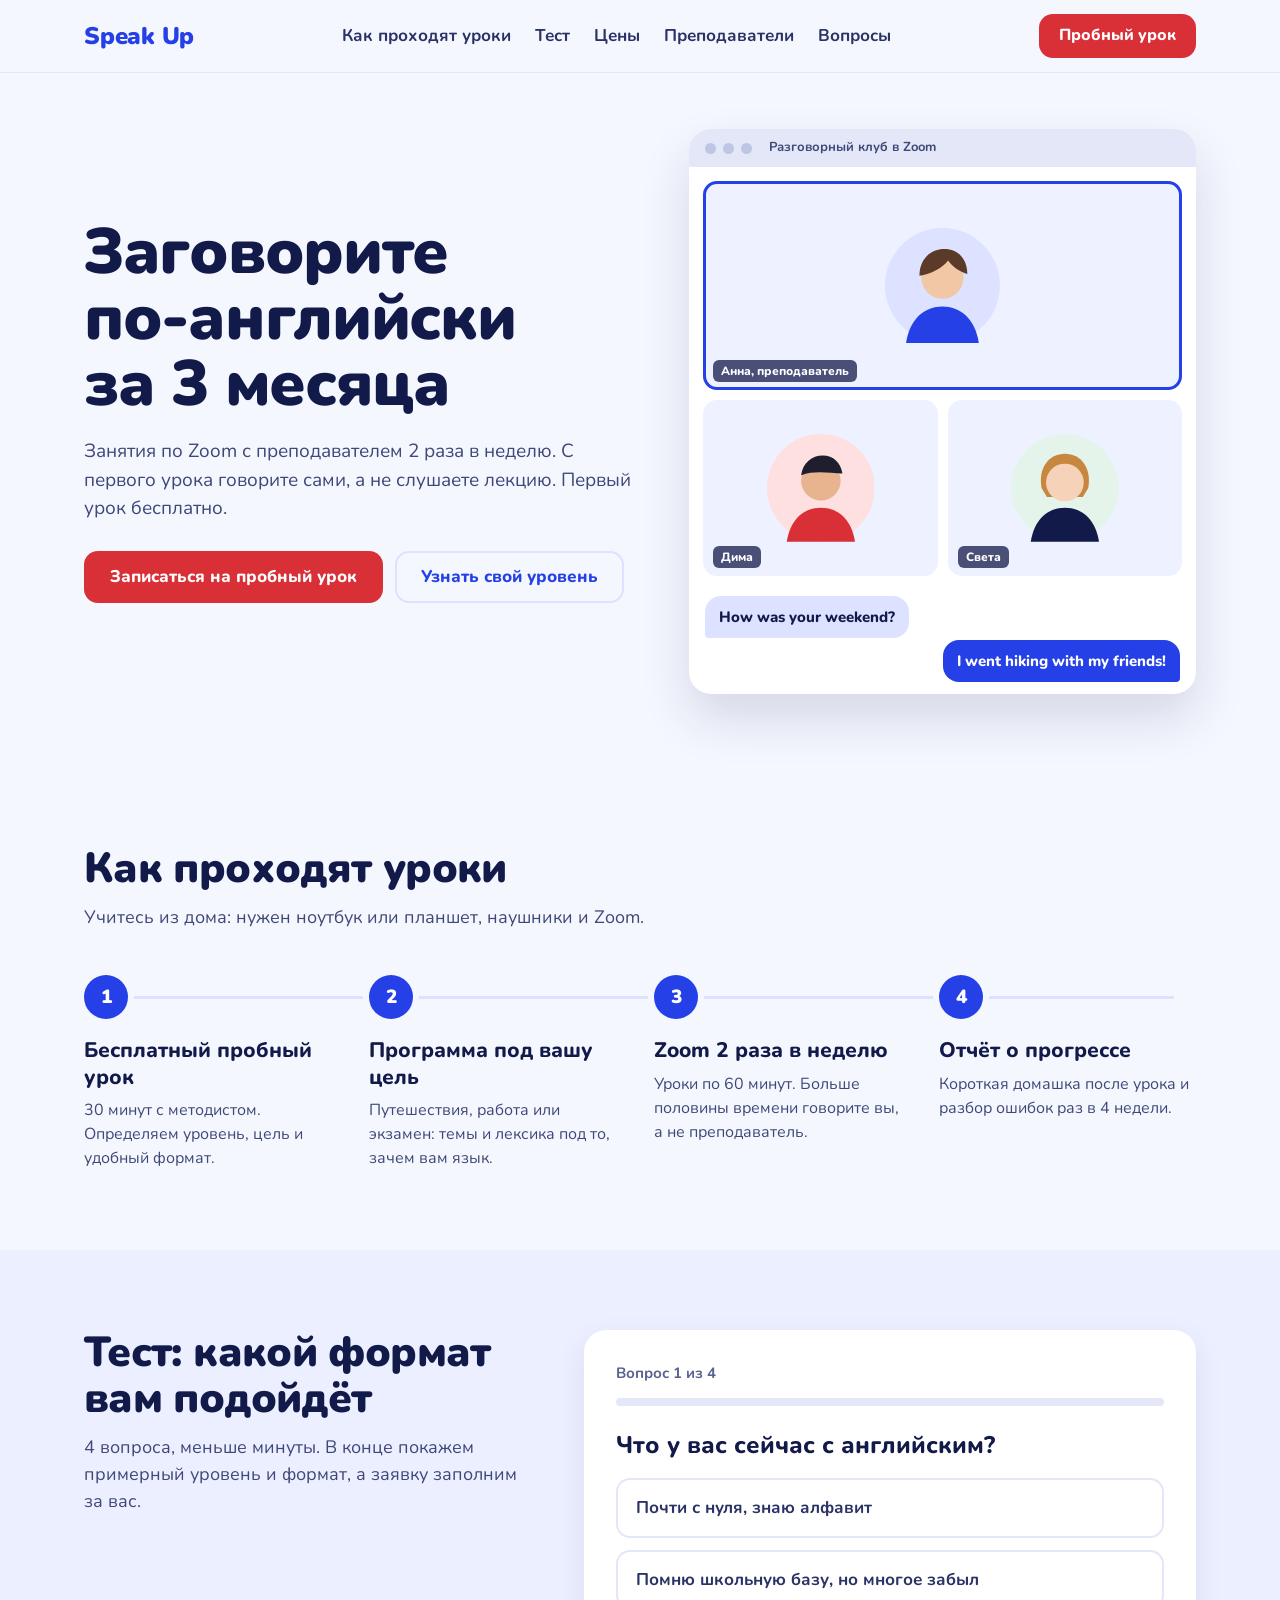
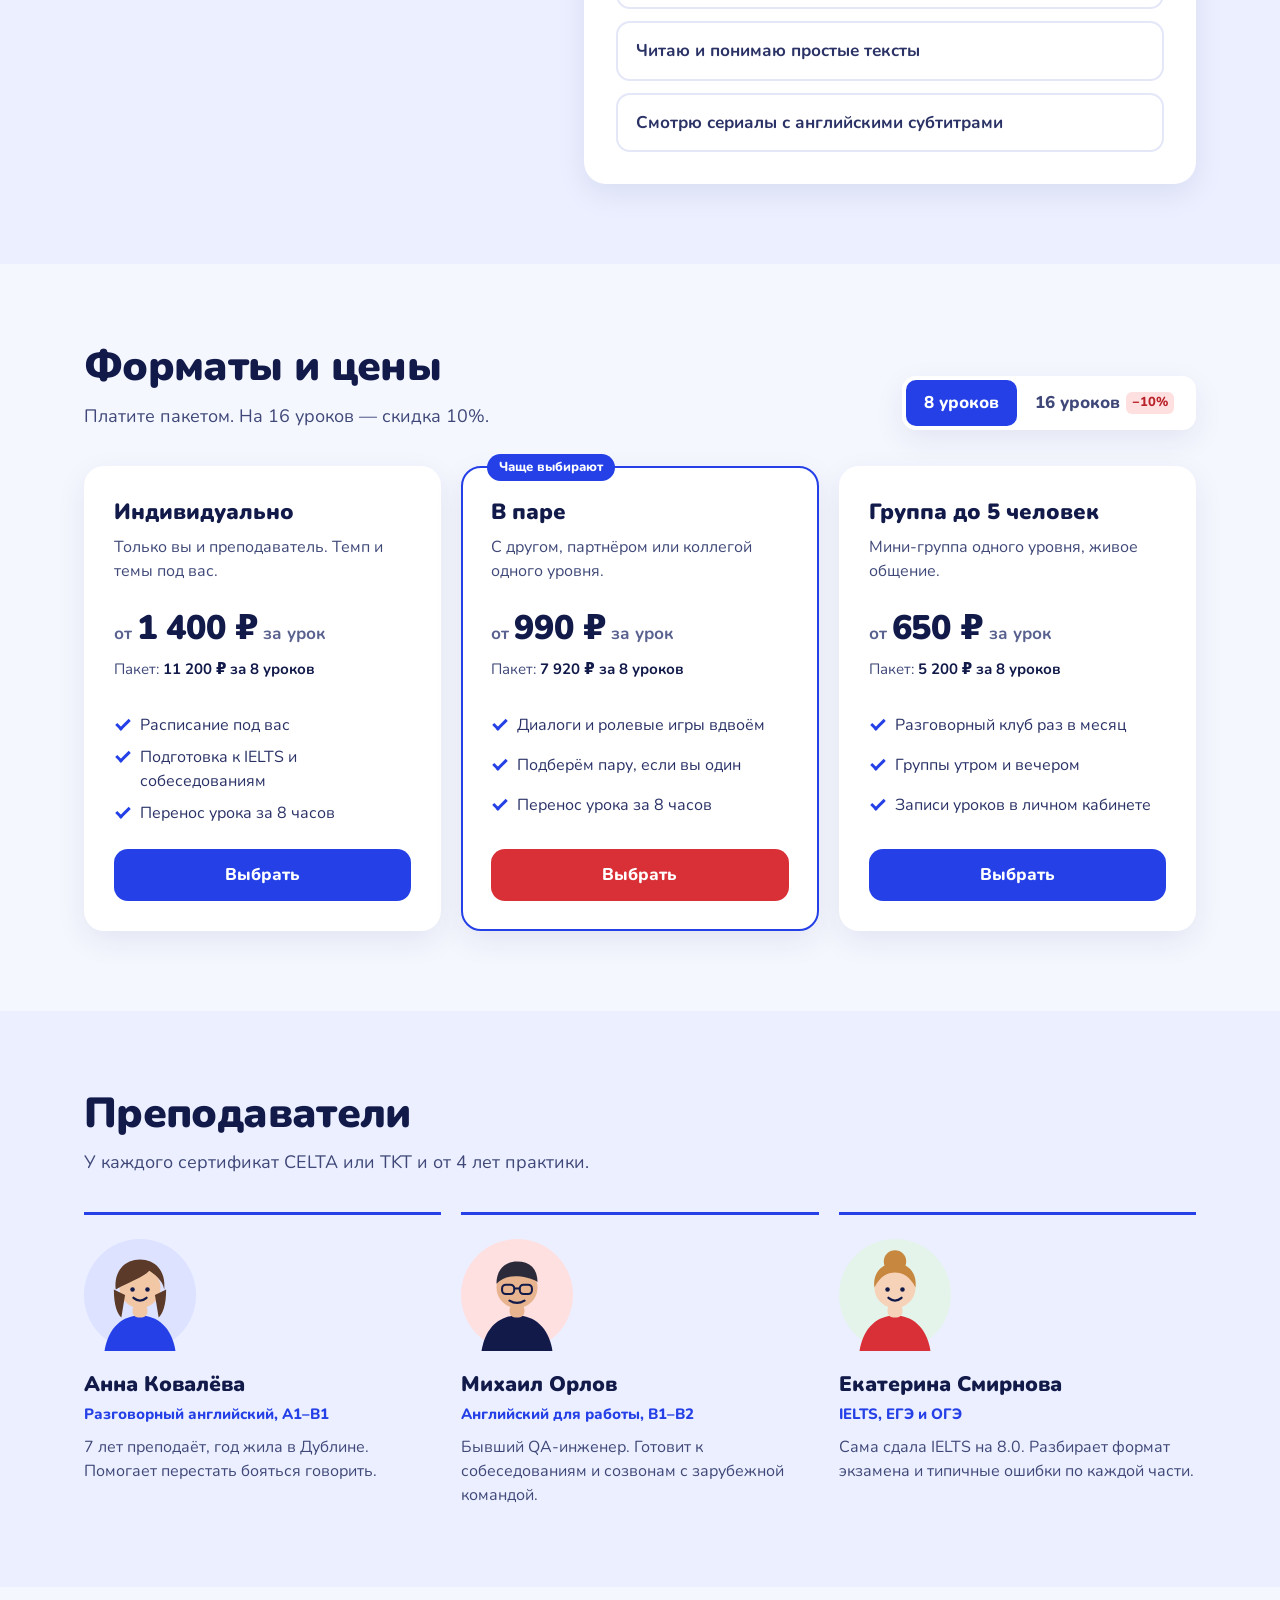
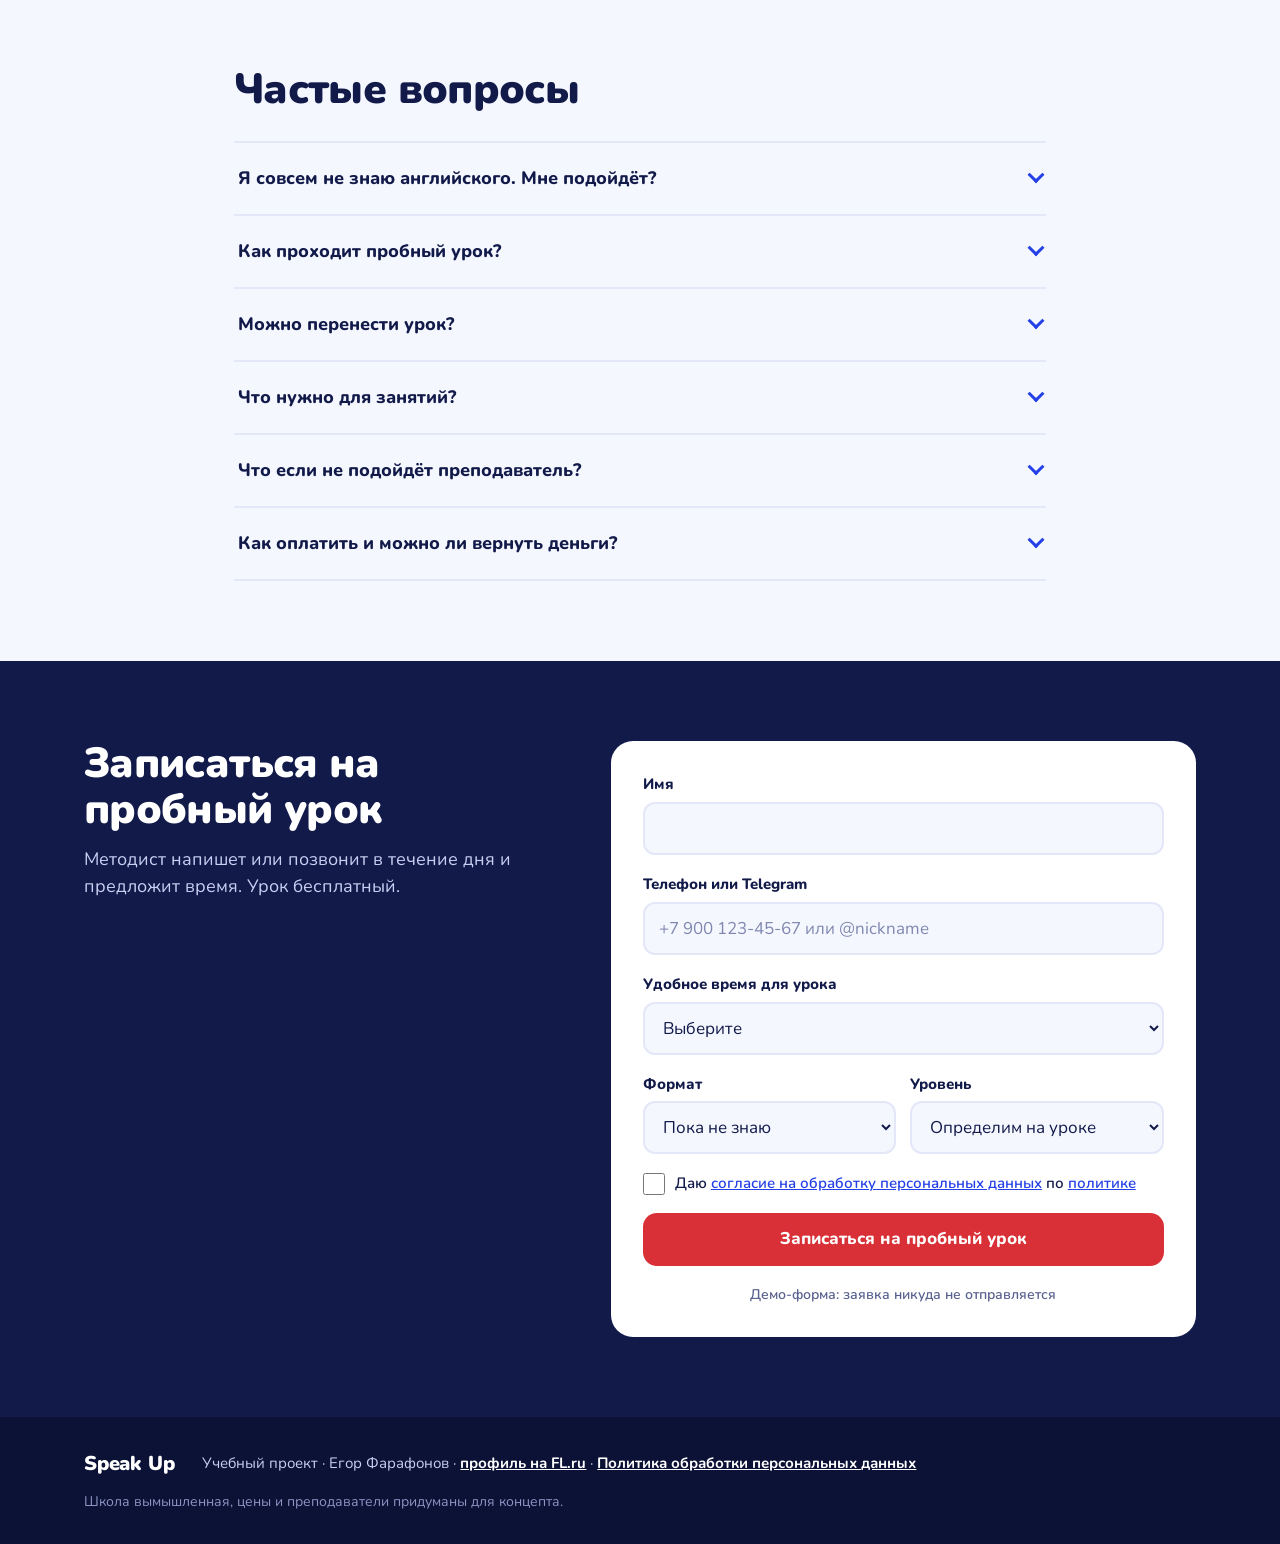
==== commit 968b0853: "Self-host fonts, add consent and privacy pages Drop Google Fonts: woff2 files (OFL) now ship with th" ====
--- a/index.html
+++ b/index.html
@@ -15,9 +15,7 @@
   <meta property="og:image" content="https://xevorin.github.io/speakup-school/screenshot.png">
   <meta name="twitter:card" content="summary_large_image">
   <link rel="icon" href="favicon.svg" type="image/svg+xml">
-  <link rel="preconnect" href="https://fonts.googleapis.com">
-  <link rel="preconnect" href="https://fonts.gstatic.com" crossorigin>
-  <link href="https://fonts.googleapis.com/css2?family=Nunito:wght@500;600;700;800;900&display=swap" rel="stylesheet">
+  <link rel="stylesheet" href="fonts/fonts.css">
   <link rel="stylesheet" href="css/style.css">
 </head>
 <body>
@@ -50,11 +48,11 @@
         </div>
 
         <div class="call" aria-hidden="true">
-          <div class="call__bar"><i></i><i></i><i></i><span>Speaking club в Zoom</span></div>
+          <div class="call__bar"><i></i><i></i><i></i><span>Разговорный клуб в Zoom</span></div>
           <div class="call__grid">
             <div class="tile tile--teacher">
               <svg viewBox="0 0 120 120" class="tile__ava"><circle cx="60" cy="60" r="60" fill="#DCE2FF"/><path d="M22 120c4-26 20-38 38-38s34 12 38 38z" fill="#2440E6"/><circle cx="60" cy="52" r="22" fill="#F2C7A5"/><path d="M36 50c0-18 12-28 26-28 14 0 24 10 24 26-8-2-16-8-20-14-6 8-18 14-30 16z" fill="#5B3A29"/></svg>
-              <span class="tile__name">Анна · teacher</span>
+              <span class="tile__name">Анна, преподаватель</span>
             </div>
             <div class="tile">
               <svg viewBox="0 0 120 120" class="tile__ava"><circle cx="60" cy="60" r="60" fill="#FFE0E1"/><path d="M22 120c4-26 20-38 38-38s34 12 38 38z" fill="#D92F36"/><circle cx="60" cy="52" r="22" fill="#E8B48F"/><path d="M38 46c2-14 12-22 24-22s20 8 22 20c-14 0-30-4-46 2z" fill="#1E1E2E"/></svg>
@@ -313,7 +311,7 @@
             </div>
             <div class="field field--check">
               <input id="f-consent" name="consent" type="checkbox" aria-describedby="f-consent-err">
-              <label for="f-consent">Согласен на обработку персональных данных</label>
+              <label for="f-consent">Даю <a href="consent.html" target="_blank" rel="noopener">согласие на обработку персональных данных</a> по <a href="privacy.html" target="_blank" rel="noopener">политике</a></label>
               <p class="field__err" id="f-consent-err"></p>
             </div>
             <button class="btn btn--red btn--full" type="submit">Записаться на пробный урок</button>
@@ -335,7 +333,7 @@
   <footer class="footer">
     <div class="wrap footer__in">
       <span class="logo logo--sm">Speak&nbsp;Up</span>
-      <p>Учебный проект · Егор Фарафонов · <a href="https://www.fl.ru/users/farafonovegor07/">профиль на FL.ru</a></p>
+      <p>Учебный проект · Егор Фарафонов · <a href="https://www.fl.ru/users/farafonovegor07/">профиль на FL.ru</a> · <a href="privacy.html">Политика обработки персональных данных</a></p>
       <p class="footer__note">Школа вымышленная, цены и преподаватели придуманы для концепта.</p>
     </div>
   </footer>
--- a/fonts/fonts.css
+++ b/fonts/fonts.css
@@ -0,0 +1,21 @@
+/* Self-hosted fonts (SIL Open Font License 1.1), files from @fontsource-variable 5.3.0 */
+
+/* nunito-cyrillic-wght-normal */
+@font-face {
+  font-family: 'Nunito';
+  font-style: normal;
+  font-display: swap;
+  font-weight: 200 1000;
+  src: url(./nunito-cyrillic-wght-normal.woff2) format('woff2-variations');
+  unicode-range: U+0301,U+0400-045F,U+0490-0491,U+04B0-04B1,U+2116;
+}
+
+/* nunito-latin-wght-normal */
+@font-face {
+  font-family: 'Nunito';
+  font-style: normal;
+  font-display: swap;
+  font-weight: 200 1000;
+  src: url(./nunito-latin-wght-normal.woff2) format('woff2-variations');
+  unicode-range: U+0000-00FF,U+0131,U+0152-0153,U+02BB-02BC,U+02C6,U+02DA,U+02DC,U+0304,U+0308,U+0329,U+2000-206F,U+20AC,U+2122,U+2191,U+2193,U+2212,U+2215,U+FEFF,U+FFFD;
+}
